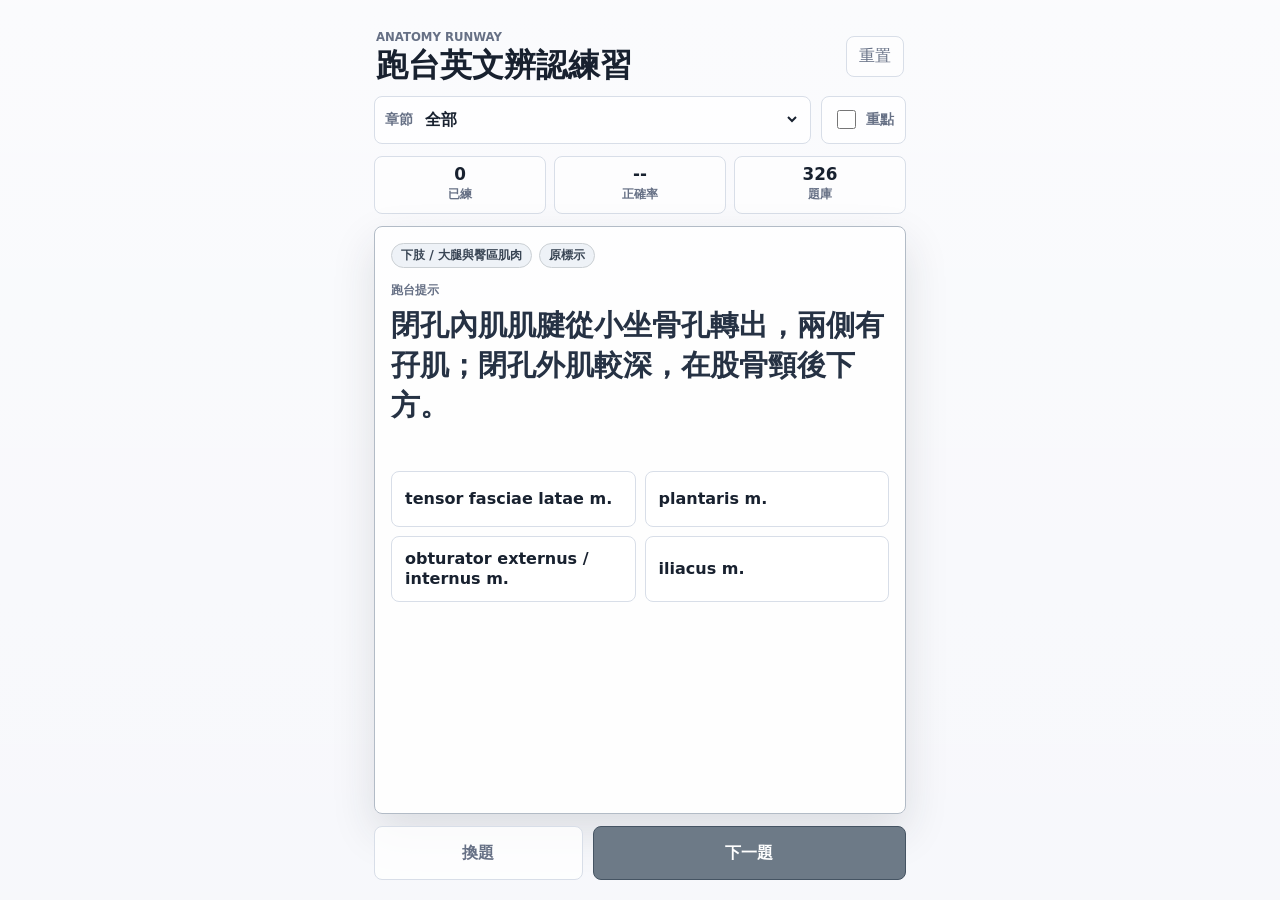
==== latest.html @ 51d41970 "Version updated static assets" ====
<!doctype html>
<html lang="zh-Hant">
  <head>
    <meta charset="utf-8">
    <meta name="viewport" content="width=device-width, initial-scale=1, viewport-fit=cover">
    <meta name="theme-color" content="#f6f7fb">
    <title>跑台英文辨認練習</title>
    <link rel="stylesheet" href="styles-v2.css">
  </head>
  <body>
    <main class="app-shell">
      <header class="topbar">
        <div>
          <p class="eyebrow">Anatomy Runway</p>
          <h1>跑台英文辨認練習</h1>
        </div>
        <button class="ghost-button" id="resetButton" type="button">重置</button>
      </header>

      <section class="control-row" aria-label="練習篩選">
        <label class="select-wrap">
          <span>章節</span>
          <select id="sectionSelect"></select>
        </label>
        <label class="toggle-wrap">
          <input id="markedOnly" type="checkbox">
          <span>重點</span>
        </label>
      </section>

      <section class="stats-strip" aria-label="練習紀錄">
        <div>
          <span class="stat-value" id="seenStat">0</span>
          <span class="stat-label">已練</span>
        </div>
        <div>
          <span class="stat-value" id="accuracyStat">--</span>
          <span class="stat-label">正確率</span>
        </div>
        <div>
          <span class="stat-value" id="poolStat">0</span>
          <span class="stat-label">題庫</span>
        </div>
      </section>

      <section class="quiz-panel" aria-live="polite">
        <div class="card-meta">
          <span id="sectionBadge"></span>
          <span id="markedBadge" hidden>原標示</span>
        </div>

        <div class="prompt-block">
          <p class="prompt-label">跑台提示</p>
          <h2 id="hintPrompt" class="hint-text"></h2>
        </div>

        <div class="history-row" id="historyRow" aria-label="本題作答紀錄"></div>

        <div class="option-grid" id="optionGrid"></div>

        <div class="feedback" id="feedback" hidden>
          <p id="resultText"></p>
          <strong id="answerText"></strong>
          <p id="noteText"></p>
        </div>
      </section>

      <nav class="action-row" aria-label="練習操作">
        <button class="secondary-button" id="skipButton" type="button">換題</button>
        <button class="primary-button" id="nextButton" type="button">下一題</button>
      </nav>
    </main>

    <script src="questions.js"></script>
    <script src="app-v2.js"></script>
  </body>
</html>
---- styles-v2.css ----
:root {
  color-scheme: light;
  --ink: #18212f;
  --muted: #667085;
  --line: #d8dee8;
  --panel: rgba(255, 255, 255, 0.86);
  --heat-bg: #f6f7fb;
  --heat-soft: #eef2f7;
  --heat-strong: #516170;
  --good: #15804a;
  --bad: #c7362d;
  --blue: #2563eb;
  --shadow: 0 18px 44px rgba(35, 44, 56, 0.13);
  font-family: ui-sans-serif, system-ui, -apple-system, BlinkMacSystemFont, "Segoe UI", sans-serif;
}

* {
  box-sizing: border-box;
}

html {
  min-height: 100%;
  background: var(--heat-bg);
  scroll-padding-bottom: 96px;
}

body {
  min-height: 100vh;
  margin: 0;
  background:
    linear-gradient(180deg, rgba(255, 255, 255, 0.5), rgba(255, 255, 255, 0.12)),
    var(--heat-bg);
  color: var(--ink);
}

button,
select {
  font: inherit;
}

button {
  -webkit-tap-highlight-color: transparent;
}

.app-shell {
  width: min(100%, 560px);
  min-height: 100vh;
  margin: 0 auto;
  padding: max(18px, env(safe-area-inset-top)) 14px max(20px, env(safe-area-inset-bottom));
  display: flex;
  flex-direction: column;
  gap: 12px;
}

.topbar,
.control-row,
.stats-strip,
.quiz-panel,
.action-row {
  width: 100%;
}

.topbar {
  display: flex;
  align-items: center;
  justify-content: space-between;
  gap: 12px;
  padding: 4px 2px 0;
}

.eyebrow {
  margin: 0 0 3px;
  color: var(--muted);
  font-size: 0.73rem;
  font-weight: 700;
  letter-spacing: 0;
  text-transform: uppercase;
}

h1 {
  margin: 0;
  font-size: clamp(1.35rem, 4.8vw, 2rem);
  line-height: 1.15;
  letter-spacing: 0;
}

.ghost-button,
.secondary-button,
.primary-button,
.option-button {
  border: 1px solid var(--line);
  border-radius: 8px;
  cursor: pointer;
}

.ghost-button {
  min-width: 56px;
  padding: 9px 12px;
  background: rgba(255, 255, 255, 0.62);
  color: var(--muted);
}

.control-row {
  display: grid;
  grid-template-columns: 1fr auto;
  gap: 10px;
  align-items: stretch;
}

.select-wrap,
.toggle-wrap {
  min-height: 48px;
  border: 1px solid var(--line);
  border-radius: 8px;
  background: var(--panel);
}

.select-wrap {
  display: grid;
  grid-template-columns: auto 1fr;
  gap: 8px;
  align-items: center;
  padding: 0 10px;
}

.select-wrap span,
.toggle-wrap span {
  color: var(--muted);
  font-size: 0.88rem;
  font-weight: 700;
}

select {
  width: 100%;
  min-width: 0;
  border: 0;
  background: transparent;
  color: var(--ink);
  font-weight: 700;
  outline: none;
}

.toggle-wrap {
  display: flex;
  align-items: center;
  gap: 7px;
  padding: 0 11px;
}

.toggle-wrap input {
  width: 19px;
  height: 19px;
  accent-color: var(--blue);
}

.stats-strip {
  display: grid;
  grid-template-columns: repeat(3, 1fr);
  gap: 8px;
}

.stats-strip div {
  min-height: 58px;
  border: 1px solid var(--line);
  border-radius: 8px;
  background: rgba(255, 255, 255, 0.72);
  display: grid;
  place-items: center;
  padding: 8px;
}

.stat-value {
  font-size: 1.05rem;
  font-weight: 800;
  line-height: 1;
}

.stat-label {
  color: var(--muted);
  font-size: 0.76rem;
  font-weight: 700;
}

.quiz-panel {
  border: 1px solid color-mix(in srgb, var(--heat-strong), var(--line) 72%);
  border-radius: 8px;
  background: var(--panel);
  box-shadow: var(--shadow);
  padding: 16px;
  display: flex;
  flex-direction: column;
  gap: 14px;
  flex: 1;
}

.card-meta {
  display: flex;
  flex-wrap: wrap;
  gap: 7px;
  min-height: 25px;
}

.card-meta span {
  display: inline-flex;
  align-items: center;
  min-height: 25px;
  border: 1px solid color-mix(in srgb, var(--heat-strong), white 70%);
  border-radius: 999px;
  padding: 2px 9px;
  background: var(--heat-soft);
  color: color-mix(in srgb, var(--heat-strong), #0b1220 35%);
  font-size: 0.78rem;
  font-weight: 800;
}

.prompt-block {
  display: grid;
  gap: 6px;
}

.prompt-label {
  margin: 0;
  color: var(--muted);
  font-size: 0.76rem;
  font-weight: 800;
}

h2 {
  margin: 0 0 6px;
  font-size: clamp(1.55rem, 8vw, 2.35rem);
  line-height: 1.14;
  letter-spacing: 0;
}

.hint-text {
  margin: 0;
  color: #263244;
  font-size: clamp(1.25rem, 6vw, 1.82rem);
  line-height: 1.38;
  font-weight: 850;
}

.history-row {
  min-height: 18px;
  display: flex;
  flex-wrap: wrap;
  gap: 5px;
}

.history-dot {
  width: 10px;
  height: 10px;
  border-radius: 999px;
  background: #c7ced8;
}

.history-dot.good {
  background: var(--good);
}

.history-dot.bad {
  background: var(--bad);
}

.option-grid {
  display: grid;
  gap: 9px;
}

.option-button {
  width: 100%;
  min-height: 56px;
  padding: 12px 13px;
  background: #ffffff;
  color: var(--ink);
  text-align: left;
  font-weight: 800;
  line-height: 1.25;
  overflow-wrap: anywhere;
}

.option-button:disabled {
  cursor: default;
  opacity: 0.92;
}

.option-button.correct {
  border-color: color-mix(in srgb, var(--good), white 30%);
  background: #e6f6ec;
  color: #0f6038;
}

.option-button.wrong {
  border-color: color-mix(in srgb, var(--bad), white 28%);
  background: #fee9e7;
  color: #8f251f;
}

.feedback {
  border-top: 1px solid var(--line);
  padding-top: 12px;
  margin-bottom: 72px;
  scroll-margin-bottom: 96px;
}

.feedback p {
  margin: 0;
  color: var(--muted);
  line-height: 1.45;
}

.feedback strong {
  display: block;
  margin: 5px 0;
  color: var(--ink);
  font-size: 1.05rem;
  line-height: 1.35;
  overflow-wrap: anywhere;
}

.feedback.good strong {
  color: var(--good);
}

.feedback.bad strong {
  color: var(--bad);
}

.action-row {
  display: grid;
  grid-template-columns: 0.8fr 1.2fr;
  gap: 10px;
  position: sticky;
  bottom: max(10px, env(safe-area-inset-bottom));
}

.secondary-button,
.primary-button {
  min-height: 54px;
  padding: 12px;
  font-weight: 900;
}

.secondary-button {
  background: rgba(255, 255, 255, 0.82);
  color: var(--muted);
}

.primary-button {
  border-color: color-mix(in srgb, var(--heat-strong), #111827 18%);
  background: color-mix(in srgb, var(--heat-strong), #ffffff 16%);
  color: #ffffff;
}

@media (min-width: 720px) {
  .app-shell {
    padding-top: 26px;
  }

  .option-grid {
    grid-template-columns: 1fr 1fr;
  }

  .feedback {
    margin-bottom: 0;
  }
}
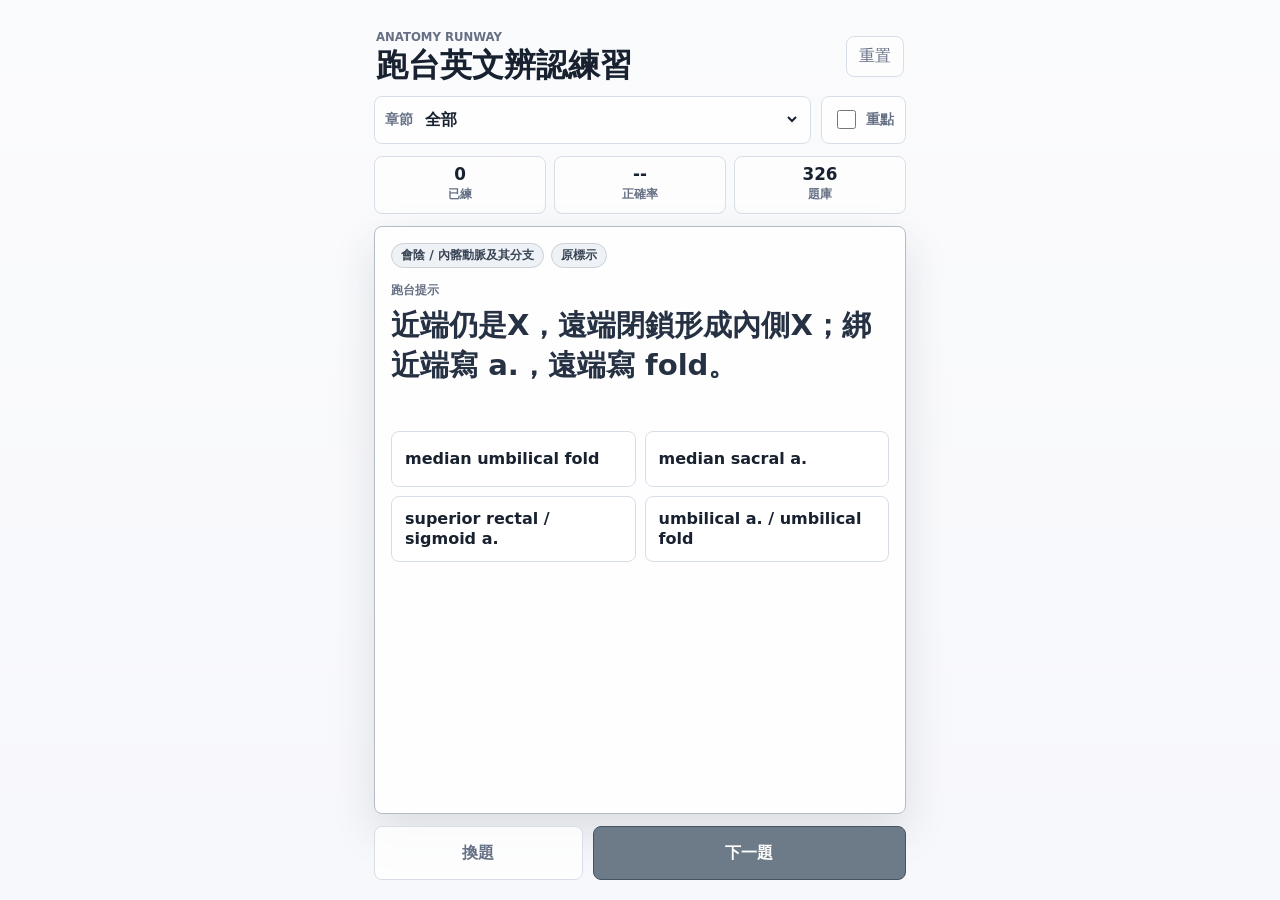
==== commit 9ecbcd33: "Mask Chinese answer terms in prompts" ====
--- a/latest.html
+++ b/latest.html
@@ -71,7 +71,7 @@
       </nav>
     </main>
 
-    <script src="questions.js"></script>
+    <script src="questions-v2.js"></script>
     <script src="app-v2.js"></script>
   </body>
 </html>
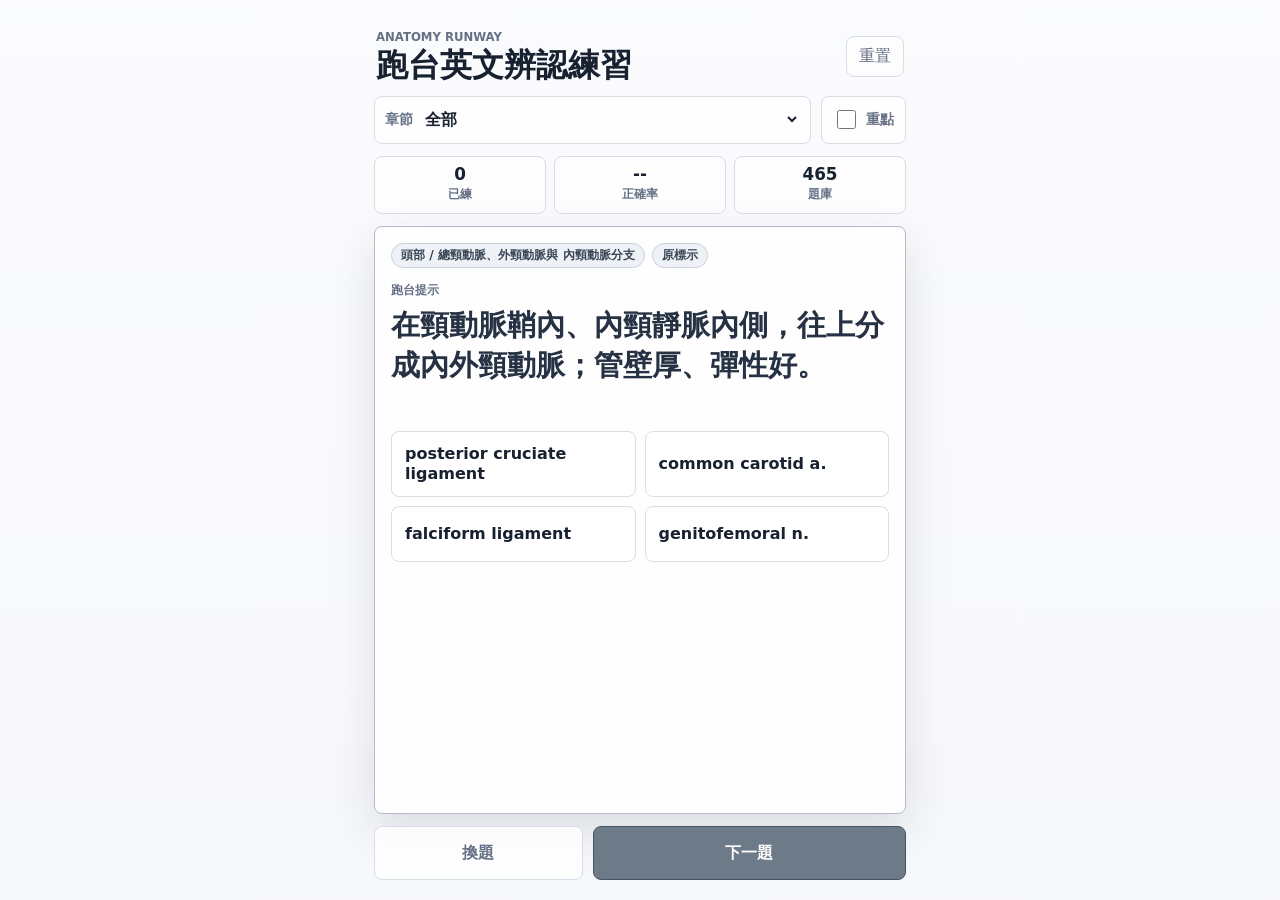
==== commit 12375610: "Show anatomy images after wrong answers" ====
--- a/latest.html
+++ b/latest.html
@@ -62,6 +62,14 @@
           <p id="resultText"></p>
           <strong id="answerText"></strong>
           <p id="noteText"></p>
+          <figure class="answer-image" id="imagePanel" hidden>
+            <img id="answerImage" alt="">
+            <figcaption>
+              <span id="imageCaption"></span>
+              <a id="imageLink" target="_blank" rel="noopener">來源</a>
+            </figcaption>
+            <p class="image-license" id="imageLicense"></p>
+          </figure>
         </div>
       </section>
 
--- a/styles-v2.css
+++ b/styles-v2.css
@@ -299,8 +299,8 @@
 .feedback {
   border-top: 1px solid var(--line);
   padding-top: 12px;
-  margin-bottom: 72px;
-  scroll-margin-bottom: 96px;
+  margin-bottom: 104px;
+  scroll-margin-bottom: 118px;
 }
 
 .feedback p {
@@ -326,6 +326,52 @@
   color: var(--bad);
 }
 
+.answer-image {
+  margin: 12px 0 0;
+  border: 1px solid var(--line);
+  border-radius: 8px;
+  background: #ffffff;
+  overflow: hidden;
+  scroll-margin-bottom: 118px;
+}
+
+.answer-image img {
+  display: block;
+  width: 100%;
+  max-height: 360px;
+  object-fit: contain;
+  background: #ffffff;
+}
+
+.answer-image figcaption {
+  display: flex;
+  justify-content: space-between;
+  gap: 10px;
+  padding: 9px 10px;
+  border-top: 1px solid var(--line);
+  color: var(--muted);
+  font-size: 0.78rem;
+  font-weight: 700;
+  line-height: 1.35;
+}
+
+.answer-image figcaption span {
+  min-width: 0;
+  overflow-wrap: anywhere;
+}
+
+.answer-image a {
+  color: var(--blue);
+  font-weight: 900;
+  white-space: nowrap;
+}
+
+.image-license {
+  padding: 0 10px 10px;
+  font-size: 0.72rem;
+  overflow-wrap: anywhere;
+}
+
 .action-row {
   display: grid;
   grid-template-columns: 0.8fr 1.2fr;
